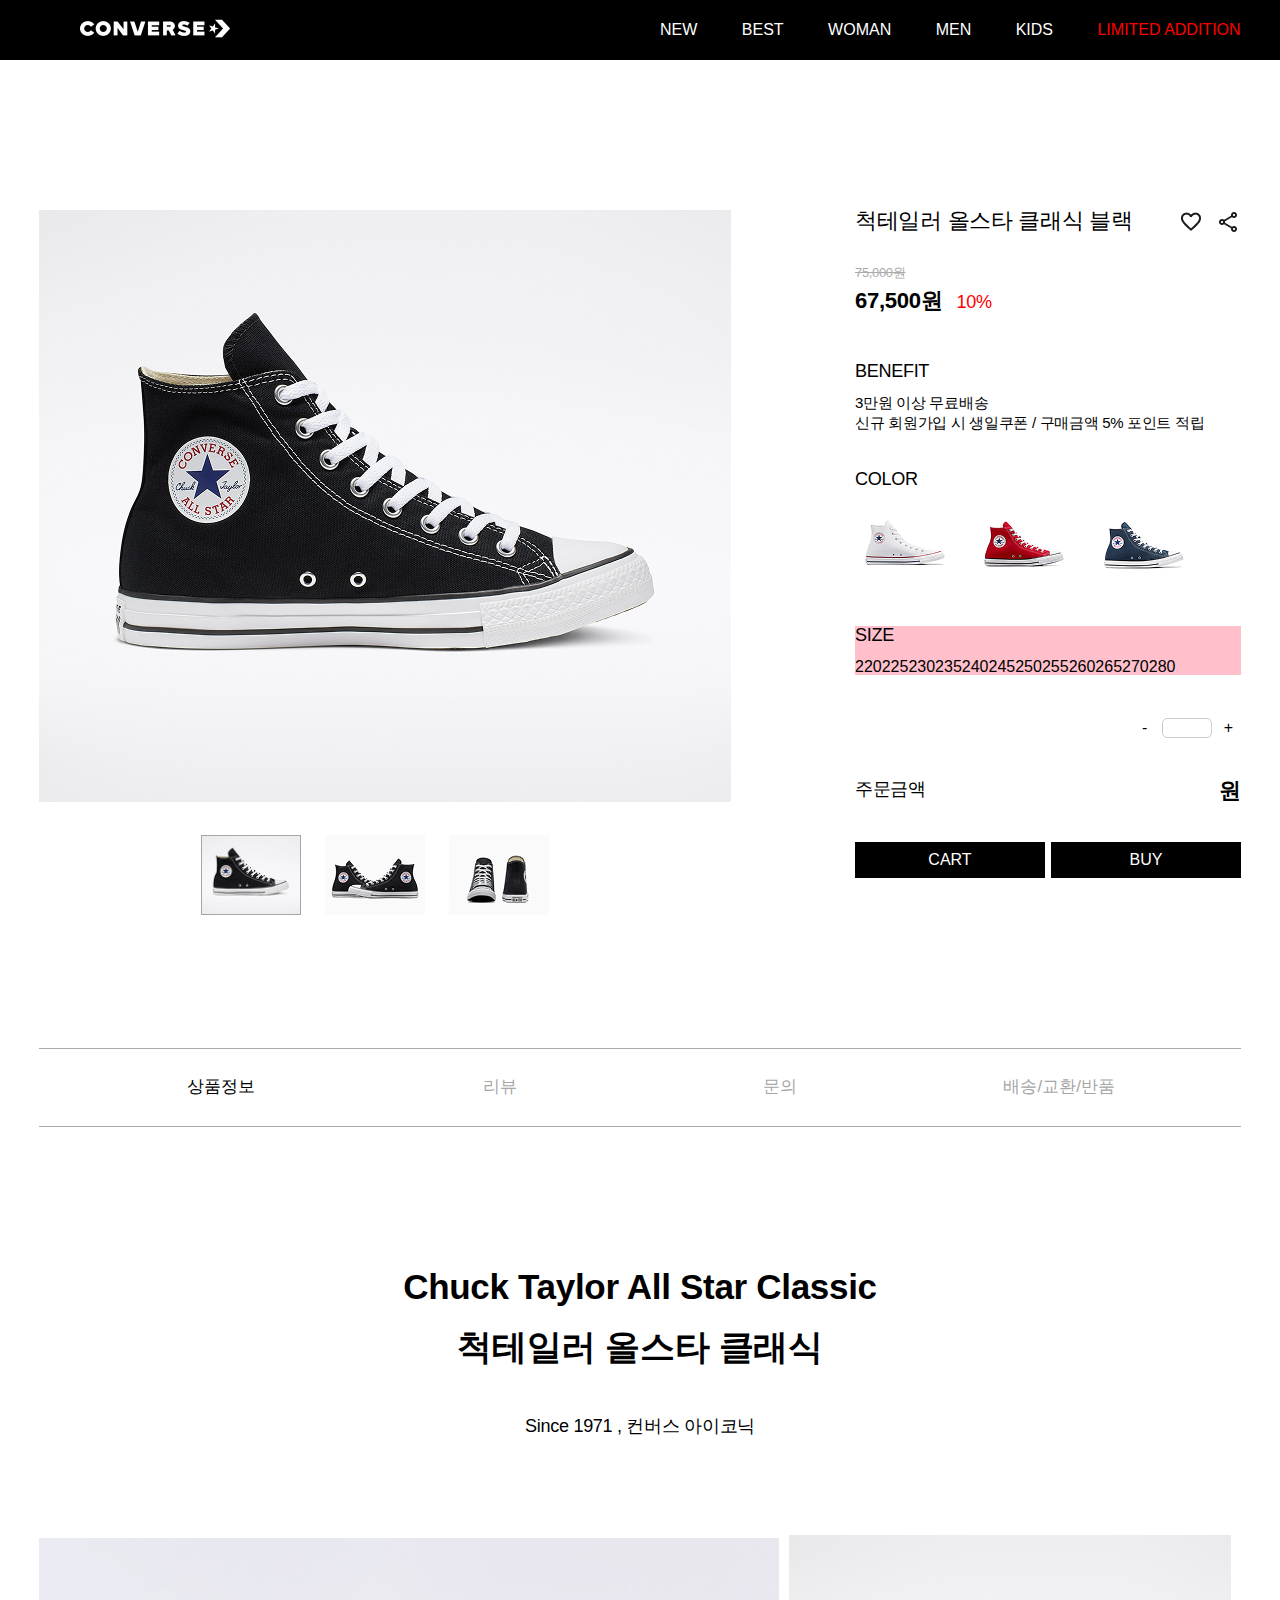
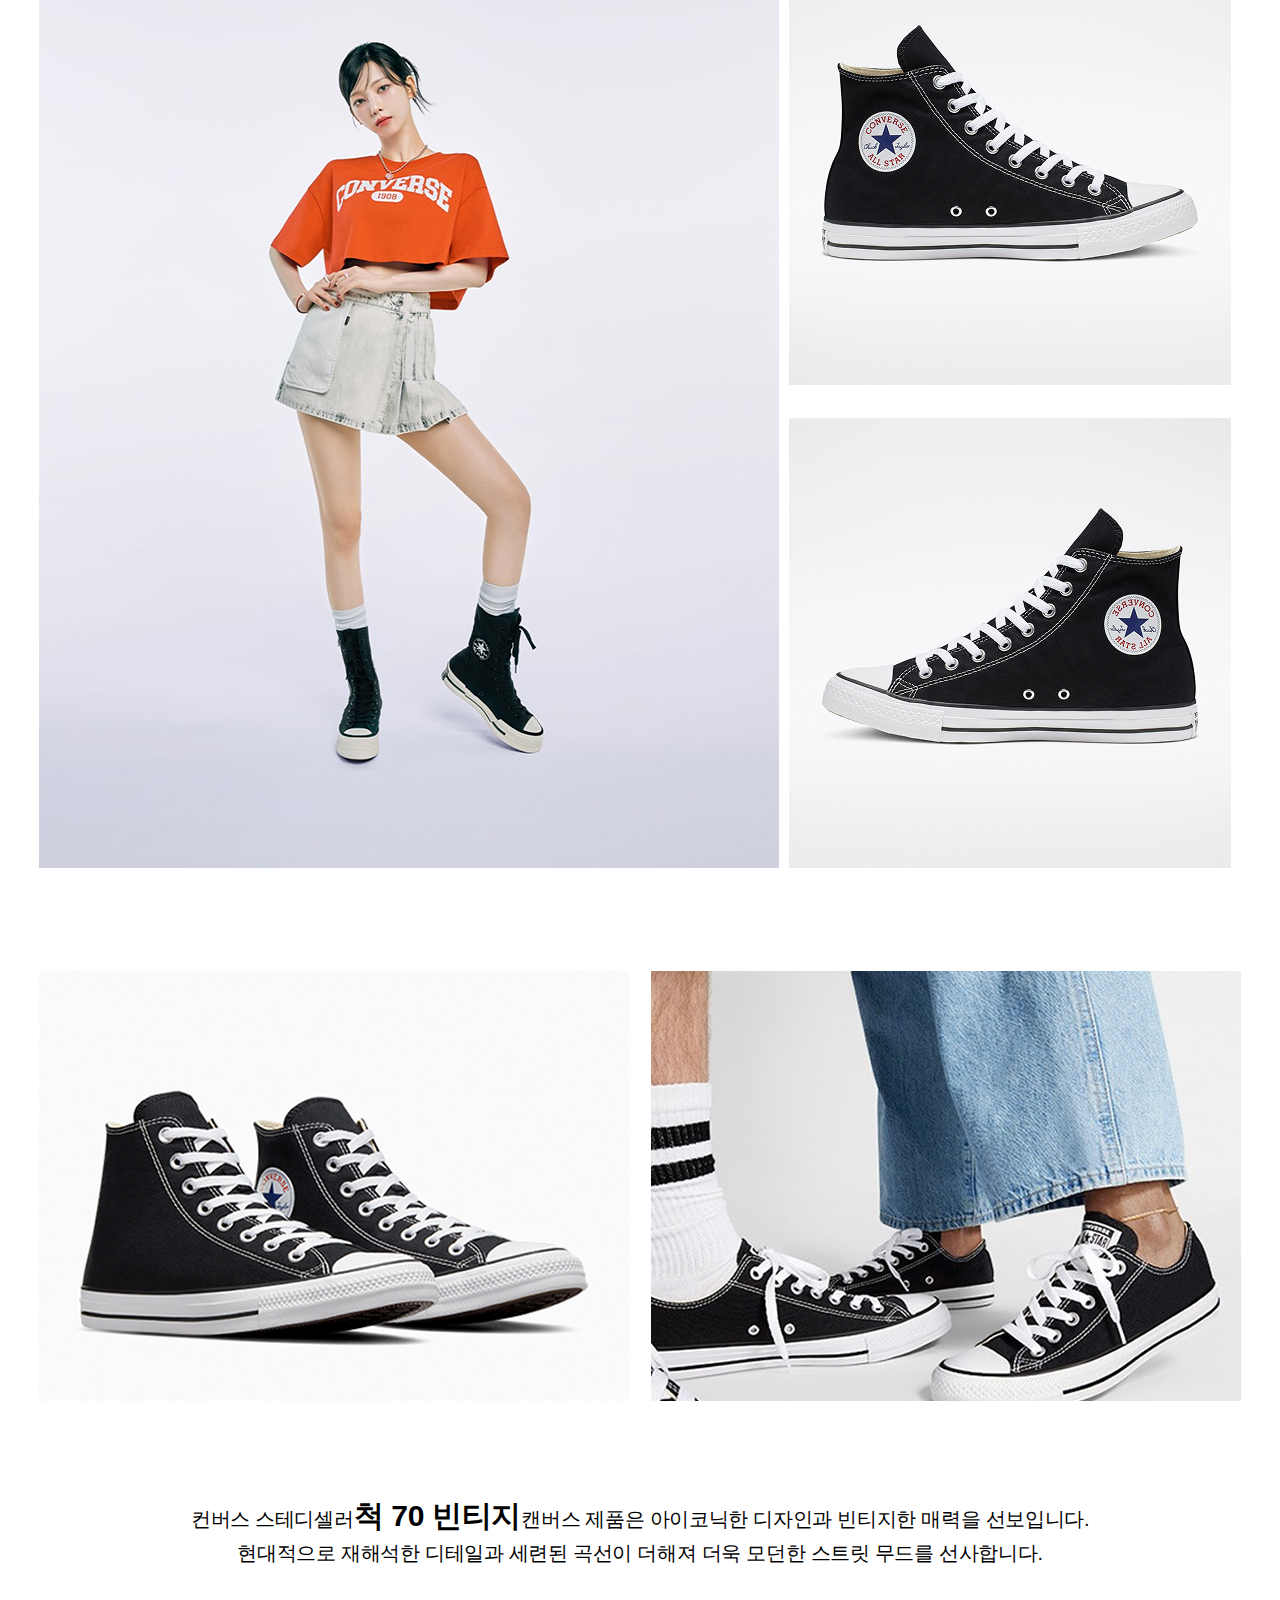
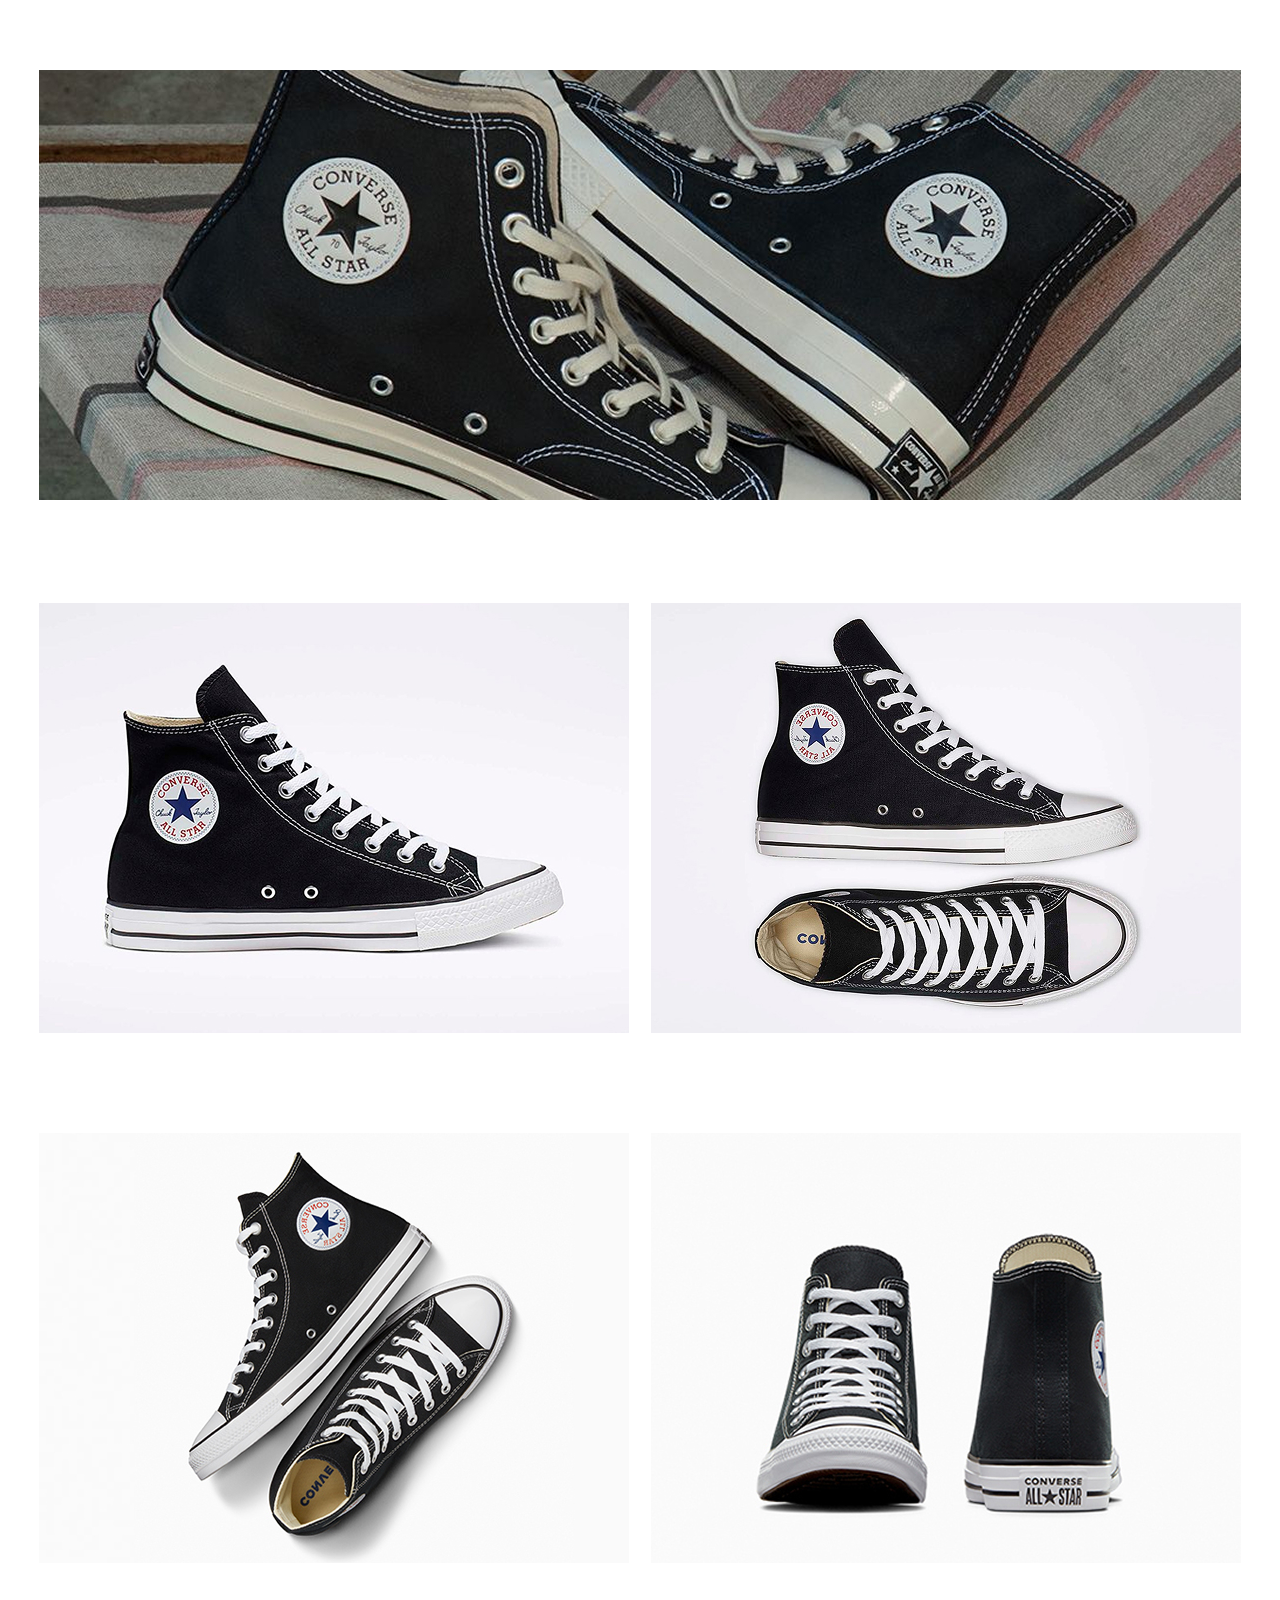
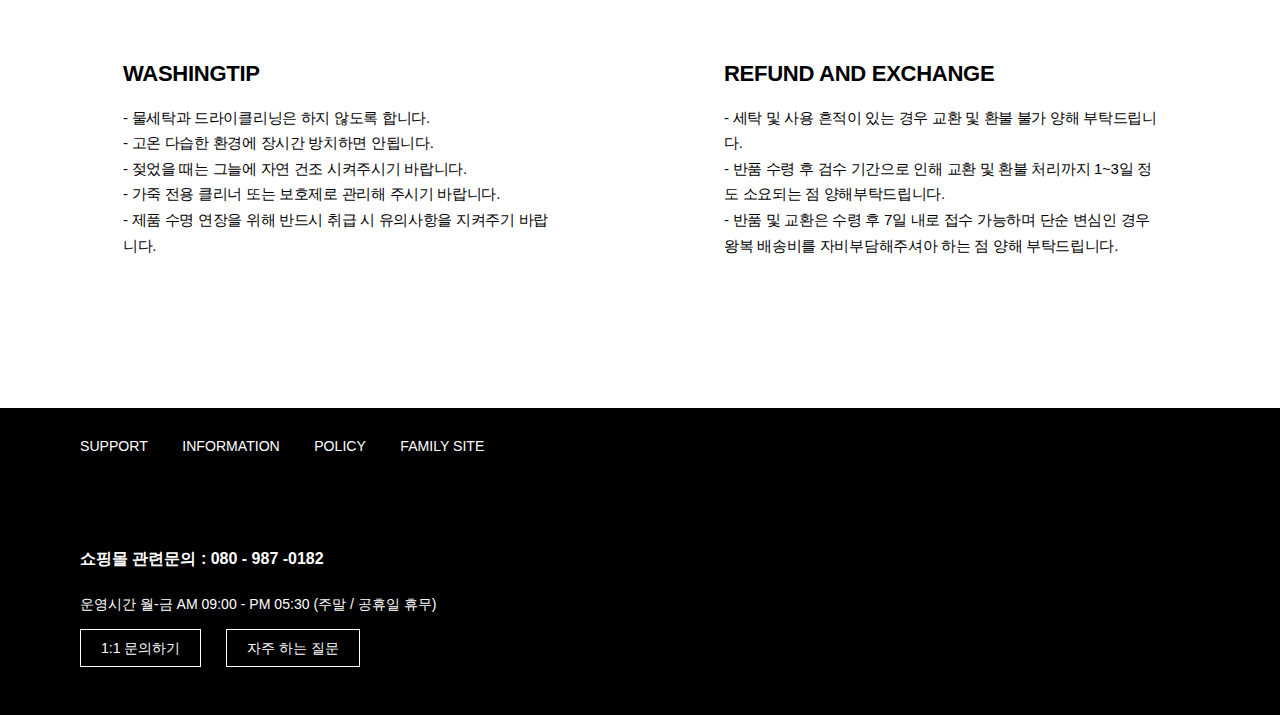
==== detail.html @ 307dce73 "Add files via upload" ====
<!DOCTYPE html>
<html lang="ko">
<head>
    <meta charset="UTF-8">
    <meta name="viewport" content="width=device-width, initial-scale=1.0">
    <title>척70클래식블랙 | 컨버스공식온라인스토어</title>
    <link rel="stylesheet" href="./styles/reset.css">
    <link rel="stylesheet" href="./styles/detail.css">
    <script src="./script/detail.js" defer></script>
</head>
<body>
    <header>
        <h1><a href="#"><img src="./images/logo.png" alt="converse"></a></h1>
        <div class="h_left">
            <a href="#">NEW</a>
            <a href="#">BEST</a>
            <a href="#">WOMAN</a>
            <a href="#">MEN</a>
            <a href="#">KIDS</a>
            <a href="#"><em>LIMITED ADDITION</em></a>
        </div>
        <div class="h_right">
            <a href="#"><img src="./images/person.png" alt="마이페이지"></a>
            <a href="#"><img src="./images/favorite.png" alt="찜한상품"></a>
            <a href="#"><img src="./images/shopping_cart.png" alt="장바구니"></a>
            <a href="#"><img src="./images/search.png" alt="검색"></a>
        </div>
    </header>
    <main>
        <div class="order_wrap">
            <div class="photo">
                <div class="big">
                    <img src="./images/bigimg.jpg" alt="">
                </div>
                <div class="thumnail">
                    <a href="#" class="active"><img src="./images/thumnail.jpg" alt=""></a>
                    <a href="#"><img src="./images/thumnail2.jpg" alt=""></a>
                    <a href="#"><img src="./images/thumnail3.jpg" alt=""></a>
                </div>
            </div>
            <div class="content">
                <div class="title">
                    <h1>척테일러 올스타 클래식 블랙</h1>
                    <div class="smallicon">
                        <a href="#"><img src="./images/favorite.png" alt="찜하기"></a>
                        <a href="#"><img src="./images/share.png" alt="공유하기"></a>
                    </div>  
                </div>
                <p class="price_before">75,000원</p>
                <div class="saleprice">
                    <span class="price">67,500원</span>
                    <span class="sale">10%</span>
                </div>
                <dl class="benefit">
                    <dt>BENEFIT</dt>
                    <dd>3만원 이상 무료배송</dd>
                    <dd>신규 회원가입 시 생일쿠폰 / 구매금액 5% 포인트 적립</dd>
                </dl>
                <div class="color">
                    <h2>COLOR</h2>
                    <div class="coloroption">
                        <a href="#"><img src="./images/option1.jpg" alt="화이트"></a>
                        <a href="#"><img src="./images/option2.jpg" alt="레드"></a>
                        <a href="#"><img src="./images/option3.jpg" alt="딥블루"></a>
                    </div>
                </div>
                <dl class="size">
                    <dt>SIZE</dt>
                    <dd>
                        <ul class="opt_btn">
                            <li><a href="#">220</a></li>
                            <li><a href="#">225</a></li>
                            <li><a href="#">230</a></li>
                            <li><a href="#">235</a></li>
                            <li><a href="#">240</a></li>
                            <li><a href="#">245</a></li>
                            <li><a href="#">250</a></li>
                            <li><a href="#">255</a></li>
                            <li><a href="#">260</a></li>
                            <li><a href="#">265</a></li>
                            <li><a href="#">270</a></li>
                            <li><a href="#">280</a></li>
                        </ul>
                    </dd>
                </dl>
                <div class="num">
                    <button type="button" id="minus">-</button>
                    <input type="number" name="product_num" id="product_num">
                    <button type="button" id="plus">+</button>
                </div>
                <div class="order_price">
                    <h2>주문금액</h2>
                    <p><em class="price"><!-- 0 --></em>원</p>
                </div>
                <div class="order_btn">
                    <button type="button" id="cart_btn">CART</button>
                    <button type="button" id="buy_btn">BUY</button>
                </div>
            </div>
        </div>
        <div class="detail_wrap">
            <div class="detail_tab">
                <a href="#" class="active">상품정보</a>
                <a href="#">리뷰</a>
                <a href="#">문의</a>
                <a href="#">배송/교환/반품</a>
            </div>
            <h2>Chuck Taylor All Star Classic<br>척테일러 올스타 클래식</h2>
            <p class="subtitle">Since 1971 , 컨버스 아이코닉</p>
            <div class="detail1">
                <img src="./images/detail1.jpg" alt="">
                <div class="img1">
                    <img src="./images/detail2.jpg" alt="">
                    <img src="./images/detail3.jpg" alt="">
                </div>
            </div>
            <div class="detail2">
                <img src="./images/detail4.jpg" alt="">
                <img src="./images/detail5.jpg" alt="">
            </div>
            <p class="span">컨버스 스테디셀러<span>척 70 빈티지</span>캔버스 제품은 아이코닉한 디자인과 빈티지한 매력을 선보입니다.<br>현대적으로 재해석한 디테일과 세련된 곡선이 더해져 더욱 모던한 스트릿 무드를 선사합니다.</p>
            <img src="./images/detail6.jpg" alt="" class="bnr">
            <div class="detail3">
                <img src="./images/detail7.jpg" alt="">
                <img src="./images/detail8.jpg" alt="">
            </div>
            <div class="detail4">
                <img src="./images/detail9.jpg" alt="">
                <img src="./images/detail10.jpg" alt="">
            </div>
            <div class="caution">
                <div class="caution1">
                    <h3>WASHINGTIP</h3>
                    <p>- 물세탁과 드라이클리닝은 하지 않도록 합니다.</p>
                    <p>- 고온 다습한 환경에 장시간 방치하면 안됩니다.</p>
                    <p>- 젖었을 때는 그늘에 자연 건조 시켜주시기 바랍니다.</p>
                    <p>- 가죽 전용 클리너 또는 보호제로 관리해 주시기 바랍니다.</p>
                    <p>- 제품 수명 연장을 위해 반드시 취급 시 유의사항을 지켜주기 바랍니다.</p>
                </div>
                <div class="caution2">
                    <h3>REFUND AND EXCHANGE</h3>
                    <p>- 세탁 및 사용 흔적이 있는 경우 교환 및 환불 불가 양해 부탁드립니다.</p>
                    <p>- 반품 수령 후 검수 기간으로 인해 교환 및 환불 처리까지 1~3일 정도 소요되는 점 양해부탁드립니다.</p>
                    <p>- 반품 및 교환은 수령 후 7일 내로 접수 가능하며 단순 변심인 경우 왕복 배송비를 자비부담해주셔아 하는 점 양해 부탁드립니다.</p>
                </div>
            </div>
        </div>
    </main>
    <!-- 풋터 -->
    <footer>
        <div class="top">
            <div class="link">
                <a href="#">SUPPORT</a>
                <a href="#">INFORMATION</a>
                <a href="#">POLICY</a>
                <a href="#">FAMILY SITE</a>
            </div>
            <div class="sns">
                <a href="#"><img src="./images/youtube.png" alt="유튜브"></a>                    <a href="#"><img src="./images/facebook.png" alt="페이스북"></a>
                <a href="#"><img src="./images/instagram.png" alt="인스타그램"></a>
                <a href="#"><img src="./images/twitter.png" alt="트위터"></a>
            </div>
        </div>
        <div class="bottom">
            <div class="bottom_left">
                <p><em>쇼핑몰 관련문의 : 080 - 987 -0182</em></p>
                <p>운영시간 월-금  AM 09:00 - PM 05:30 (주말 / 공휴일 휴무)</p>
                <div class="cs_tab"> 
                    <p><a href="#">1:1 문의하기</a></p>
                    <p><a href="#">자주 하는 질문</a></p>
                </div>
            </div>
            <div class="bottom_right">
                <address>(유)컨버스코리아  대표 이명재 <br>사업자등록번호 220-88-74818<br>통신판매업 신고번호 제 2016-서울강남-00478호<br>서울특별시 강남구 테헤란로 152 강남파이낸스센터 32층</address>
            </div>
        </div>            
    </footer>
</body>
---- styles/detail.css ----
header {
    width:1920px; height:60px; padding:0 80px;
    display:flex; justify-content:space-between;
    align-items:center;
    background-color:#000;
}
header h1 {}
header h1 a {}
header h1 a img {}
header .h_left {}
header .h_left a {
    color:#fff;
    margin-right:40px;
    font-size:0.94 rem;
}
header .h_left a:last-child {margin:0;}
header .h_left a em {color:#FF0000;}
header .h_right {}
header .h_right a {margin-right:20px;}
header .h_right a:last-child {margin:0;}
header .h_right a img {}
/* header 끝================================= */

main {width:1202px; margin:150px auto;}
main .order_wrap {display:flex; justify-content:space-between;}
main .order_wrap .photo {text-align:center;}
main .order_wrap .photo .big {margin-bottom:30px;}
main .order_wrap .photo .big img {width:692px;}
main .order_wrap .photo .thumnail {}
main .order_wrap .photo .thumnail .active {}
main .order_wrap .photo .thumnail a {margin-right:20px;}
main .order_wrap .photo .thumnail a img {
    width:100px; 
}
main .order_wrap .photo .thumnail a img:last-child {margin-right:0;}
/* ★★★★★★상품 미리보기 이미지(js 클래스 전용)★★★★★★★★ */
/* thumnail a에 마우스를 올렸을 때 적용되는 테두리 디자인 */
main .order_wrap .photo .thumnail .active img {border:1px solid #A6A6A6;}
/* 사진/썸네일부분끝 */
main .order_wrap .content {width:386px;}
main .order_wrap .content .title {
    display:flex; justify-content:space-between;
    margin-bottom:30px;
}
main .order_wrap .content .title h1 {font-size:1.38rem; font-weight:500; letter-spacing:-0.02rem;}
main .order_wrap .content .title .smallicon {}
main .order_wrap .content .title .smallicon a {margin-right:10px;}
main .order_wrap .content .title .smallicon a:last-child {margin:0;}
main .order_wrap .content .title .smallicon a img {}
/* 타이틀끝 */
main .order_wrap .content .price_before {font-size:0.81rem; letter-spacing:-0.02rem;  margin-bottom:10px; color:#aaa; text-decoration:line-through;}
main .order_wrap .content .saleprice {letter-spacing:-0.02rem;}
main .order_wrap .content .saleprice .price {font-size:1.38rem; font-weight:600; margin-right:10px;}
main .order_wrap .content .saleprice .sale {font-size:1.13rem; font-weight:500; color:#FF0000;}
/* 가격끝 */
main .order_wrap .content * dt {font-size:1.13rem; font-weight:500; letter-spacing:-0.02rem;}
main .order_wrap .content .benefit {margin:50px 0 40px 0;}
main .order_wrap .content .benefit dt {margin-bottom:15px;}
main .order_wrap .content .benefit dd {font-size:0.94rem; letter-spacing:-0.02rem;}
main .order_wrap .content .benefit dd:last-child {margin-top:5px;}
/* 혜택끝 */
main .order_wrap .content .color {}
main .order_wrap .content .color h2 {font-size:1.13rem; font-weight:500; letter-spacing:-0.02rem;}
main .order_wrap .content .color .coloroption {margin-top:15px;}
main .order_wrap .content .color .coloroption a {margin-right:15px;}
main .order_wrap .content .color .coloroption a:last-child {margin:0;}
main .order_wrap .content .color .coloroption a img {}
/* 색상옵션끝 */
main .order_wrap .content .size {background-color:pink; margin:40px 0;}
main .order_wrap .content .size dt {margin-bottom:15px;}
main .order_wrap .content .size dd {}
main .order_wrap .content .size dd .opt_btn {display:flex;}
main .order_wrap .content .size dd .opt_btn li {}
main .order_wrap .content .size dd .opt_btn li a {}
/* 사이즈옵션끝 */
main .order_wrap .content .num {text-align:right;}
main .order_wrap .content .num button {width:25px; height:25px;}
main .order_wrap .content .num #product_num {border:1px solid #ccc; width:50px; border-radius:5px;}
/* 주문수량 끝*/
main .order_wrap .content .order_price {
    display:flex; justify-content:space-between;
    margin:40px 0;
}
main .order_wrap .content .order_price h2 {font-size:1.13rem; font-weight:500; letter-spacing:-0.02rem;}
main .order_wrap .content .order_price p {font-size:1.38rem; font-weight:600; letter-spacing:-0.02rem;}
main .order_wrap .content .order_price p .price {font-size:1.38rem; font-weight:600; letter-spacing:-0.02rem;}
/* 주문금액 끝*/
main .order_wrap .content .order_btn {display:flex; justify-content:space-between;}
main .order_wrap .content .order_btn button {
    color:#fff;
    background-color:#000;
    padding:10px 0;
    width:190px;
}
/* 주문버튼끝 */
/* 상세정보시작================================================================ */
main .detail_wrap {text-align:center;}
main .detail_wrap .detail_tab {
    text-align:center; padding:30px 0; margin:130px 0;
    border-top:1px solid #aaa; border-bottom:1px solid #aaa;}
main .detail_wrap .detail_tab a 
{width:275px; display:inline-block;
    font-size:1.06rem; font-weight:500; color:#A6A6A6;
}
main .detail_wrap .detail_tab .active {color:#000;}
main .detail_wrap h2 {font-size:2.19rem; font-weight:700; letter-spacing:-0.02rem; line-height:1.7;}
main .detail_wrap .subtitle {font-size:1.13rem; font-weight:500; letter-spacing:-0.02rem; margin-top:40px;}
main .detail_wrap .detail1 {
    margin:100px 0;
    display:flex; justify-content:space-between; align-items:center;
}
main .detail_wrap .detail1 img {}
main .detail_wrap .detail1 .img1 {}
main .detail_wrap .detail1 .img1 img {margin-bottom:30px;}
main .detail_wrap .detail1 .img1 img:last-child {margin:0;}
/* 디테일첫줄끝 */
main .detail_wrap .detail2 {display:flex; justify-content:space-between;}
main .detail_wrap .detail2 img {}
/* 디테일두번째줄끝 */
main .detail_wrap .span {
    margin:100px 0;
    font-size:1.25rem; font-weight:400; line-height:1.7; letter-spacing:-0.02rem;
}
main .detail_wrap .span span {font-size:1.88rem; font-weight:600;}
main .detail_wrap .bnr {width:100%;}
/* 광고멘트/배너 */
main .detail_wrap .detail3 {margin:100px 0;
    display:flex; justify-content:space-between;
}
main .detail_wrap .detail3 img {}
main .detail_wrap .detail4 {
    margin-bottom:100px;
    display:flex; justify-content:space-between;
}
main .detail_wrap .detail4 img {}
/* 디테일세번째네번째줄끝 */
main .detail_wrap .caution {
    display:flex; justify-content:space-around;
    text-align:left;
}
main .detail_wrap .caution * h3 {
    margin-bottom:20px;
    font-size:1.38rem; font-weight:600; letter-spacing:-0.02rem;
}
main .detail_wrap .caution * p {font-size:0.94rem; font-weight:400; line-height:1.7; letter-spacing:-0.02rem;}
main .detail_wrap .caution .caution1 {width:433px;}
main .detail_wrap .caution .caution1 h3 {}
main .detail_wrap .caution .caution1 p {}
main .detail_wrap .caution .caution2 {width:433px;}
main .detail_wrap .caution .caution2 h3 {}
main .detail_wrap .caution .caution2 p {}
/* 주의사항 끝 */

footer {
    background-color:#000;
    width:1920px; padding:30px 80px;
}
footer .top {
    display:flex; justify-content:space-between;
    margin-bottom:80px;
}
footer .top .link {}
footer .top .link a {
    color:#fff; margin-right:30px;
    font-size:0.88rem;
}
footer .top .link a:last-child {margin:0;}
footer .top .sns {}
footer .top .sns a {margin-right:20px;}
footer .top .sns a:last-child {margin:0;}
footer .top .sns a img {}
footer .bottom {
    display:flex; color:#fff; justify-content:space-between;
}
footer .bottom .bottom_left {}
footer .bottom .bottom_left p {
    margin-bottom:30px; 
    font-size:0.88rem;
}
footer .bottom .bottom_left p em {font-weight:700;}
footer .bottom .bottom_left .cs_tab {display:flex;}
footer .bottom .bottom_left .cs_tab p {}
footer .bottom .bottom_left .cs_tab p a {
    color:#fff; font-size:0.88rem;
    border:1px solid #fff; padding:10px 20px;
}
footer .bottom .bottom_left .cs_tab p a:first-child {margin-right:25px;}
footer .bottom .bottom_right {}
footer .bottom .bottom_right address {text-align:right;font-size:0.88rem; line-height:1.7;}
/* footer 끝================================= */
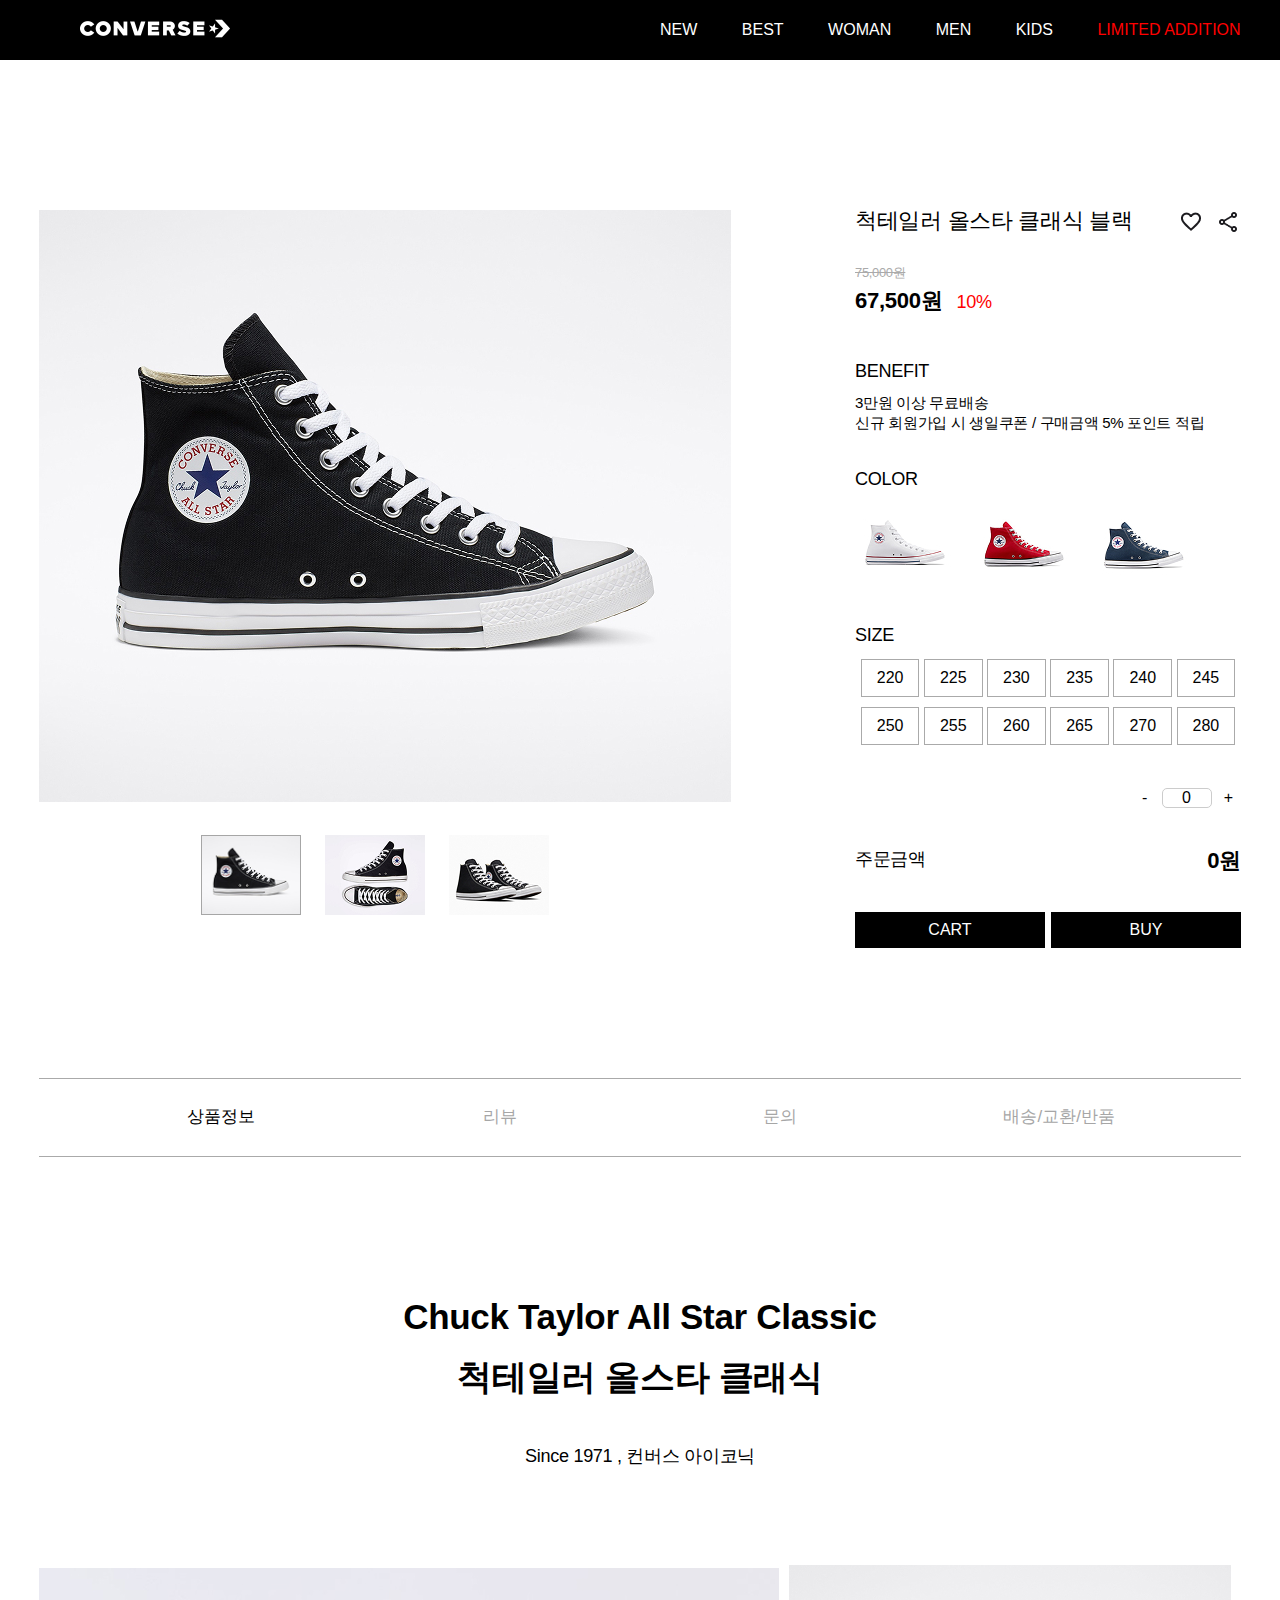
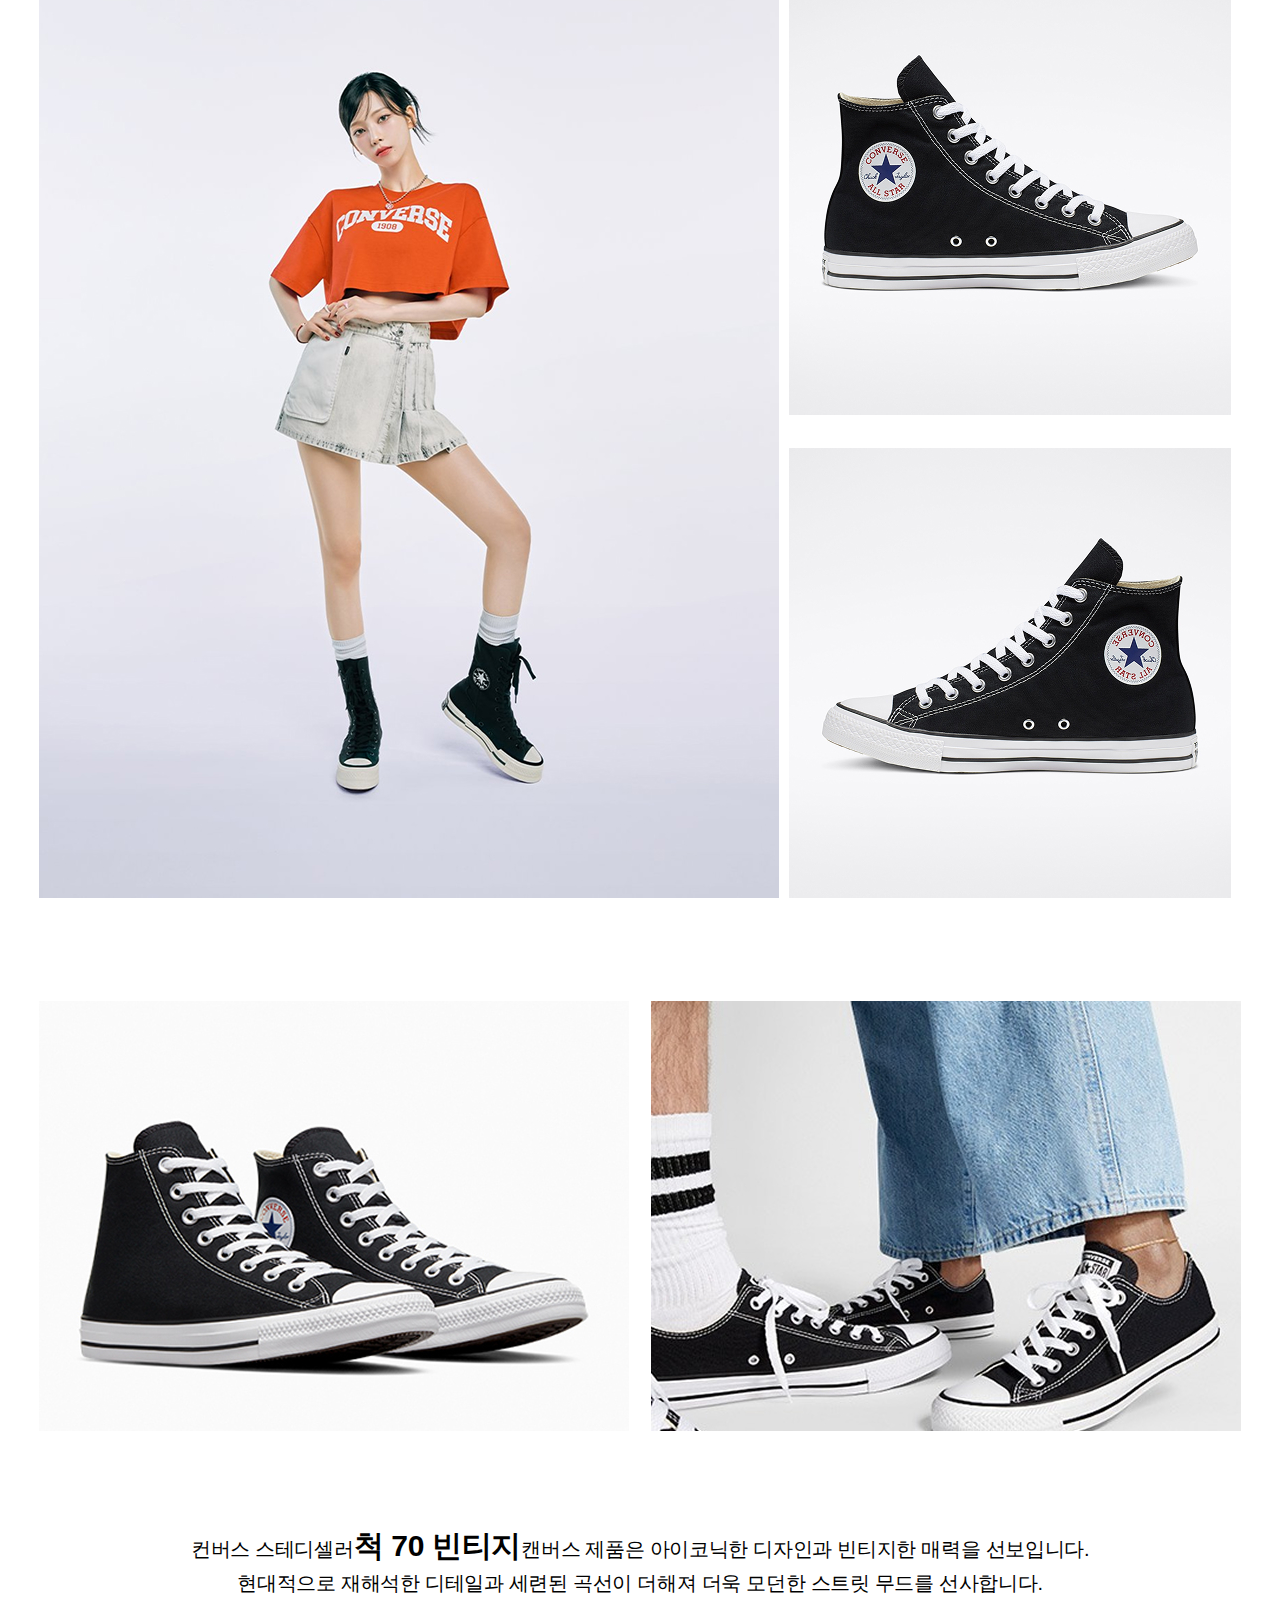
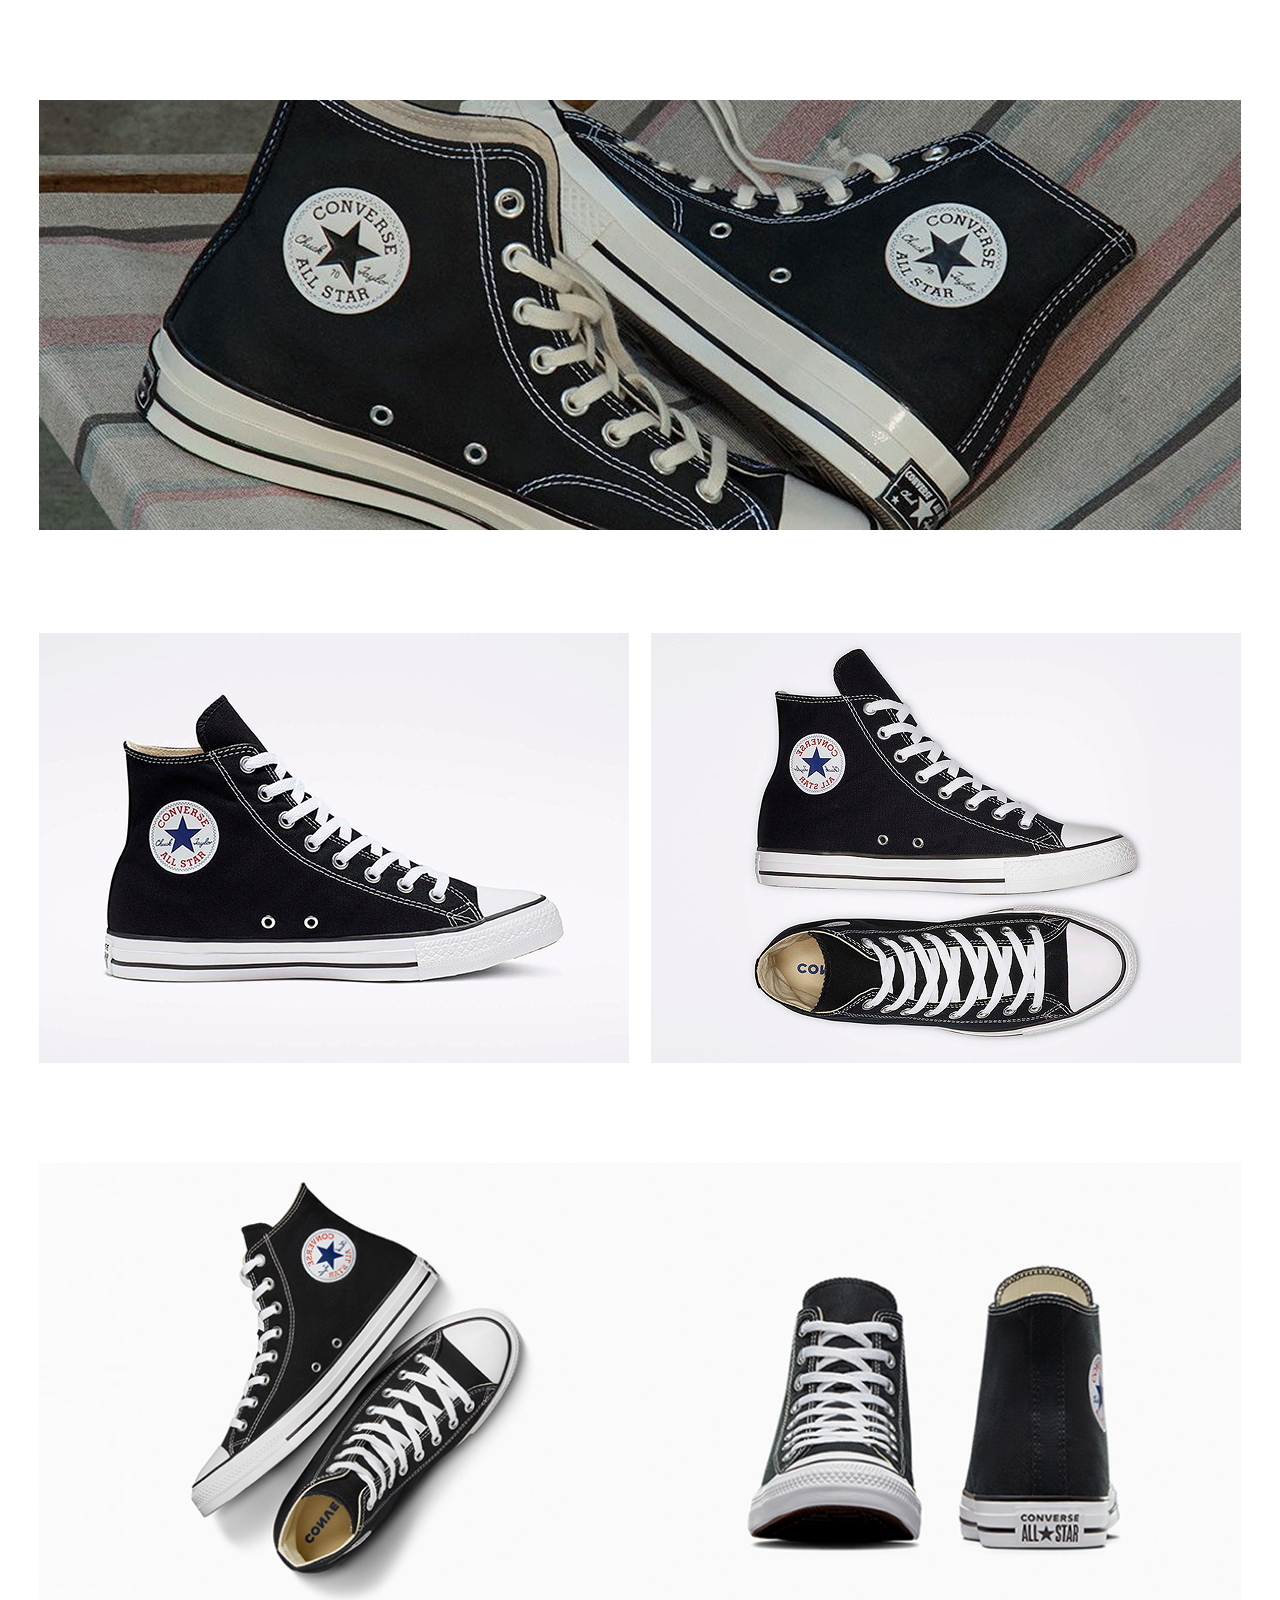
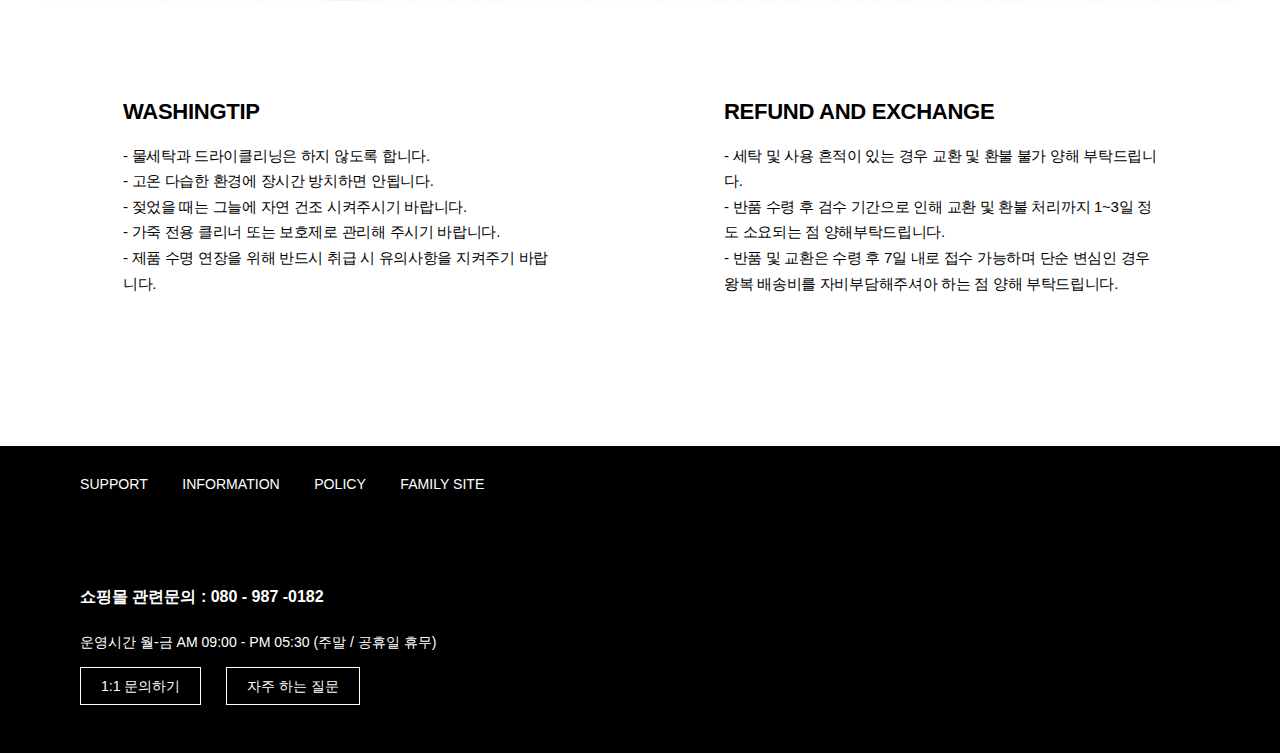
==== commit 7647eed2: "Add files via upload" ====
--- a/detail.html
+++ b/detail.html
@@ -30,12 +30,12 @@
         <div class="order_wrap">
             <div class="photo">
                 <div class="big">
-                    <img src="./images/bigimg.jpg" alt="">
+                    <img src="./images/bigimg0.jpg" alt="">
                 </div>
                 <div class="thumnail">
-                    <a href="#" class="active"><img src="./images/thumnail.jpg" alt=""></a>
+                    <a href="#" class="active"><img src="./images/thumnail0.jpg" alt=""></a>
+                    <a href="#"><img src="./images/thumnail1.jpg" alt=""></a>
                     <a href="#"><img src="./images/thumnail2.jpg" alt=""></a>
-                    <a href="#"><img src="./images/thumnail3.jpg" alt=""></a>
                 </div>
             </div>
             <div class="content">
@@ -85,12 +85,12 @@
                 </dl>
                 <div class="num">
                     <button type="button" id="minus">-</button>
-                    <input type="number" name="product_num" id="product_num">
+                    <input type="number" name="product_num" id="product_num" value="1">
                     <button type="button" id="plus">+</button>
                 </div>
                 <div class="order_price">
                     <h2>주문금액</h2>
-                    <p><em class="price"><!-- 0 --></em>원</p>
+                    <p><em class="price">67,500</em>원</p>
                 </div>
                 <div class="order_btn">
                     <button type="button" id="cart_btn">CART</button>
--- a/styles/detail.css
+++ b/styles/detail.css
@@ -66,16 +66,29 @@
 main .order_wrap .content .color .coloroption a:last-child {margin:0;}
 main .order_wrap .content .color .coloroption a img {}
 /* 색상옵션끝 */
-main .order_wrap .content .size {background-color:pink; margin:40px 0;}
+main .order_wrap .content .size {margin:40px 0;}
 main .order_wrap .content .size dt {margin-bottom:15px;}
 main .order_wrap .content .size dd {}
-main .order_wrap .content .size dd .opt_btn {display:flex;}
-main .order_wrap .content .size dd .opt_btn li {}
+main .order_wrap .content .size dd .opt_btn { text-align:center; width:386px;}
+main .order_wrap .content .size dd .opt_btn li {
+    display:inline-block; padding:10px 15px;
+    border:1px solid #aaa;
+    margin-bottom:10px;
+}
+main .order_wrap .content .size dd .opt_btn li:nth-child(6),
+main .order_wrap .content .size dd .opt_btn li:nth-child(7),
+main .order_wrap .content .size dd .opt_btn li:nth-child(8),
+main .order_wrap .content .size dd .opt_btn li:nth-child(9),
+main .order_wrap .content .size dd .opt_btn li:nth-child(10),
+main .order_wrap .content .size dd .opt_btn li:nth-child(11),
+main .order_wrap .content .size dd .opt_btn li:nth-child(12) {margin:0;}
 main .order_wrap .content .size dd .opt_btn li a {}
 /* 사이즈옵션끝 */
 main .order_wrap .content .num {text-align:right;}
 main .order_wrap .content .num button {width:25px; height:25px;}
-main .order_wrap .content .num #product_num {border:1px solid #ccc; width:50px; border-radius:5px;}
+main .order_wrap .content .num #product_num {
+    text-align:center;
+    border:1px solid #ccc; width:50px; border-radius:5px;}
 /* 주문수량 끝*/
 main .order_wrap .content .order_price {
     display:flex; justify-content:space-between;
@@ -132,7 +145,7 @@
     margin-bottom:100px;
     display:flex; justify-content:space-between;
 }
-main .detail_wrap .detail4 img {}
+main .detail_wrap .detail4 img {width:100%;}
 /* 디테일세번째네번째줄끝 */
 main .detail_wrap .caution {
     display:flex; justify-content:space-around;
